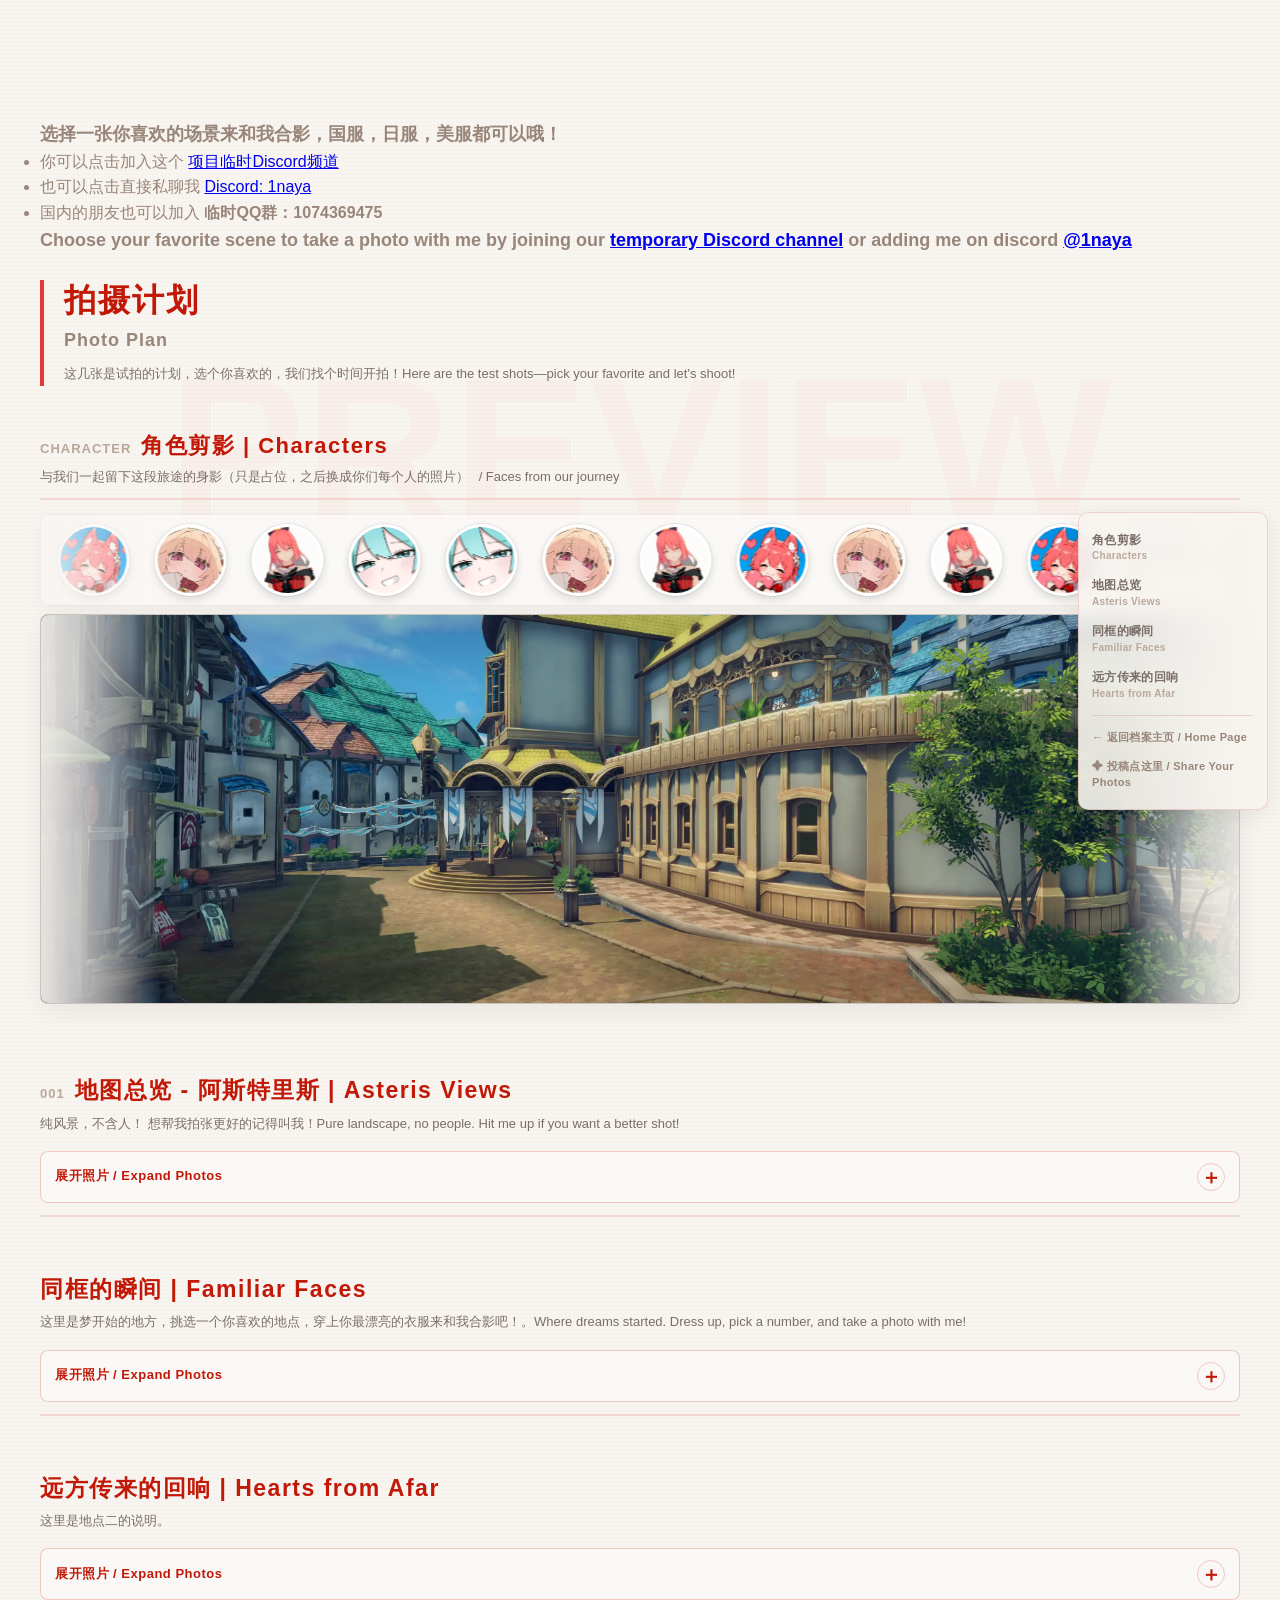
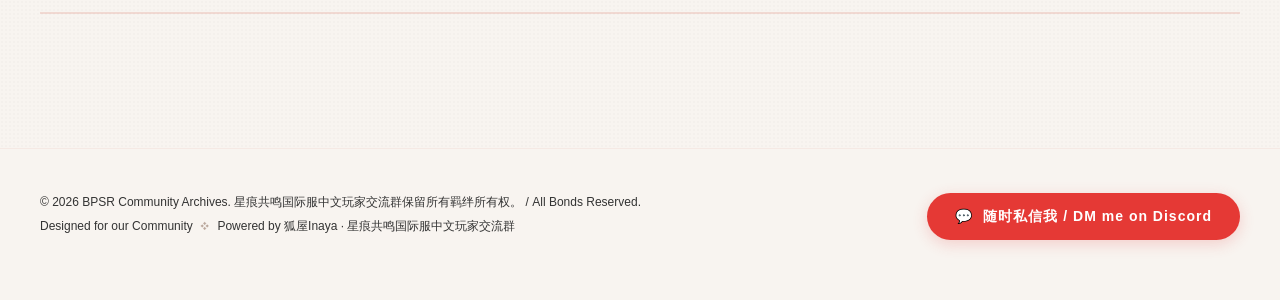
==== subpic001.html @ ffb47ec3 "拆分" ====
<!DOCTYPE html>
<html lang="zh-CN">
<head>
    <meta charset="UTF-8">
    <meta name="viewport" content="width=device-width, initial-scale=1.0, maximum-scale=1.0, user-scalable=no">
    <title>星痕共鸣国际服中文交流 - 拍摄预览</title>
    <link rel="stylesheet" href="subpic001.css">
</head>

<body>

    <nav class="page-menu" aria-label="页面目录">
        <a href="#character-showcase" class="page-menu-link">角色剪影 <span>Characters</span></a>
        <a href="#location-001" class="page-menu-link">地图总览 <span>Asteris Views</span></a>
        <a href="#location-002" class="page-menu-link">同框的瞬间 <span>Familiar Faces</span></a>
        <a href="#location-003" class="page-menu-link">远方传来的回响 <span>Hearts from Afar</span></a>
        <div class="page-menu-divider"></div>
        <a href="/index.html" class="page-menu-action">← 返回档案主页 / Home Page</a>
        <a href="/index.html#message-board" class="page-menu-action">✦ 投稿点这里 / Share Your Photos</a>
    </nav>

    <main class="subpic-page-container">

        <div class="subpic-intro" style="color: #99867a;">
            <ul>
                <li style="font-weight: bold; font-size: 18px; list-style: none;">选择一张你喜欢的场景来和我合影，国服，日服，美服都可以哦！</li>
                <li>你可以点击加入这个 <a href="https://discord.gg/RCQTcbQqnK" class="inline-red-link">项目临时Discord频道</a></li>
                <li>也可以点击直接私聊我 <a href="https://discord.com/users/325077792998031361" class="inline-red-link">Discord: 1naya</a></li>
                <li>国内的朋友也可以加入 <span style="font-weight: bold; color: #99867a;">临时QQ群：1074369475</span></li>
                <li style="font-weight: bold; font-size: 18px; list-style: none;">
                    Choose your favorite scene to take a photo with me by joining our
                    <a href="https://discord.gg/RCQTcbQqnK" class="inline-red-link">temporary Discord channel</a>
                    or adding me on discord <a href="https://discord.com/users/325077792998031361" class="inline-red-link">@1naya</a>
                </li>
            </ul>
            <br>
        </div>

        <div id="subpic-app">

            <div class="loading-state">
                <div class="loading-title">正在加载拍摄预览</div>
                <div class="loading-subtitle">Loading Photo Preview</div>
            </div>

        </div>



    </main>

    <div id="lightbox" class="lightbox" aria-hidden="true">

        <button id="lightbox-close" class="close-btn" type="button" aria-label="关闭">
            &times;
        </button>

        <img id="lightbox-image" class="lightbox-content" src="" alt="预览大图">

        <div id="lightbox-id" class="lightbox-caption"></div>

    </div>

    <footer class="main-footer">

        <div class="footer-container">

            <div class="footer-text">
                <p>
                    © 2026 BPSR Community Archives.
                    星痕共鸣国际服中文玩家交流群保留所有羁绊所有权。
                    / All Bonds Reserved.
                </p>

                <p>
                    Designed for our Community
                    <a href="/Fox_home.html" class="hidden-egg-link">❖</a>
                    Powered by 狐屋Inaya · 星痕共鸣国际服中文玩家交流群
                </p>
            </div>

            <div class="social-links">
                <a
                    href="https://discordapp.com/users/325077792998031361"
                    target="_blank"
                    rel="noopener noreferrer"
                    class="dc-btn"
                    title="想一起做点什么？随时聊聊！"
                >
                    <span class="dc-icon">💬</span>
                    <span class="dc-text">随时私信我 / DM me on Discord</span>
                </a>
            </div>

        </div>

    </footer>

    <script src="subpic001.js"></script>
</body>
</html>
---- subpic001.css ----
/* ==========================================================================
   1. 基础重置 & 全局背景
   ========================================================================== */

* {
    margin: 0;
    padding: 0;
    box-sizing: border-box;
}

body {
    background-color: #f8f4f0;

    font-family:
        'Arial',
        -apple-system,
        BlinkMacSystemFont,
        "Segoe UI",
        Roboto,
        sans-serif;

    color: #333333;

    line-height: 1.6;

    overflow-x: hidden;

    position: relative;

    background-image:
        radial-gradient(
            rgba(0, 0, 0, .015) 1px,
            transparent 1px
        );

    background-size: 4px 4px;
}


/* ==========================================================================
   2. 背景巨大水印
   ========================================================================== */

body::before {
    content: "PREVIEW";

    position: fixed;

    top: 50%;
    left: 50%;

    transform: translate(-50%, -50%);

    font-size: 16vw;

    font-weight: 900;

    color: #e53935;

    opacity: .025;

    pointer-events: none;

    user-select: none;

    z-index: 0;
}


/* ==========================================================================
   3. 页面一级菜单
   ========================================================================== */

.page-menu {
    position: fixed;
    right: 24px;
    bottom: 18%;
    z-index: 999;

    width: 190px;
    padding: 12px 0;

    display: flex;
    flex-direction: column;

    background: rgba(248, 244, 240, 0.90);
    backdrop-filter: blur(10px);
    -webkit-backdrop-filter: blur(10px);

    border: 1px solid rgba(194, 24, 7, 0.15);
    border-radius: 10px;

    box-shadow: 0 6px 24px rgba(0, 0, 0, 0.07);
}

.page-menu-link,
.page-menu-action {
    display: block;
    padding: 8px 15px;

    text-decoration: none;
    color: #7a6e67;

    font-size: 12px;
    font-weight: 700;
    line-height: 1.4;
    letter-spacing: 0.3px;

    transition: all 0.2s ease;
}

.page-menu-link span {
    display: block;
    margin-top: 1px;

    color: #baa79c;
    font-size: 10px;
    font-weight: 600;
}

.page-menu-link:hover,
.page-menu-action:hover {
    color: #c21807;
    background: rgba(229, 57, 53, 0.07);
}

.page-menu-divider {
    height: 1px;
    margin: 7px 14px;
    background: rgba(194, 24, 7, 0.15);
}

.page-menu-action {
    font-size: 11px;
    color: #99867a;
}


/* ==========================================================================
   5. 页面主体
   ========================================================================== */

.subpic-page-container {
    max-width: 1300px;

    margin: 0 auto;

    padding:
        120px
        24px
        80px
        24px;

    position: relative;

    z-index: 1;
}


/* ==========================================================================
   6. 页面主标题
   ========================================================================== */

.page-header {
    border-left:
        4px solid #e53935;

    padding-left: 20px;

    margin-bottom: 42px;

    position: relative;
}

.page-title {
    font-size: 32px;

    color: #c21807;

    letter-spacing: 2px;

    line-height: 1.3;
}

.page-subtitle {
    font-size: 18px;

    color: #99867a;

    font-weight: 700;

    margin-top: 4px;

    letter-spacing: 1px;
}

.page-description {
    font-size: 13px;

    color: #7a6e67;

    margin-top: 8px;

    line-height: 1.8;
}


/* ==========================================================================
   7. 加载状态
   ========================================================================== */

.loading-state {
    border-left:
        4px solid #e53935;

    padding-left: 20px;

    margin-bottom: 42px;
}

.loading-title {
    font-size: 28px;

    color: #c21807;

    font-weight: 800;

    letter-spacing: 2px;
}

.loading-subtitle {
    margin-top: 4px;

    font-size: 16px;

    color: #99867a;

    font-weight: 700;
}


/* ==========================================================================
   8. 错误状态
   ========================================================================== */

.error-state {
    border-left:
        4px solid #e53935;

    padding:
        4px 0 4px 20px;

    margin-bottom: 42px;
}

.error-title {
    font-size: 26px;

    font-weight: 800;

    color: #c21807;

    letter-spacing: 1px;
}

.error-message {
    margin-top: 8px;

    font-size: 13px;

    color: #7a6e67;

    line-height: 1.8;
}


/* ==========================================================================
   9. 地点区域
   ========================================================================== */

.location-section {
    margin-bottom: 54px;
}


/* 地点标题 */

.location-header {
    margin-bottom: 18px;

    padding-bottom: 12px;

    border-bottom:
        2px solid rgba(194, 24, 7, 0.12);
}

.location-title-row {
    display: flex;

    align-items: baseline;

    gap: 10px;
}

.location-number {
    font-size: 13px;

    color: #baa79c;

    font-weight: 700;

    letter-spacing: 1px;
}

.location-title {
    font-size: 22px;

    color: #c21807;

    letter-spacing: 1.5px;
}

.location-description {
    margin-top: 4px;

    font-size: 13px;

    color: #7a6e67;

    line-height: 1.7;
}


.photo-toggle {
    width: 100%;
    min-height: 46px;
    margin-top: 16px;

    display: flex;
    align-items: center;
    justify-content: space-between;
    gap: 12px;

    padding: 10px 15px;

    border: 1px solid rgba(194, 24, 7, 0.22);
    border-radius: 8px;
    background: rgba(255, 255, 255, 0.48);

    color: #c21807;
    font: inherit;
    font-size: 13px;
    font-weight: 700;
    letter-spacing: 0.5px;
    text-align: left;
    cursor: pointer;

    transition: all 0.2s ease;
}

.photo-toggle:hover {
    background: rgba(229, 57, 53, 0.08);
    border-color: rgba(194, 24, 7, 0.38);
}

.photo-toggle:active {
    transform: translateY(1px);
}

.photo-toggle-icon {
    flex: 0 0 auto;
    width: 24px;
    height: 24px;

    display: inline-flex;
    align-items: center;
    justify-content: center;

    border: 1px solid rgba(194, 24, 7, 0.22);
    border-radius: 50%;

    font-size: 18px;
    line-height: 1;
}

.location-section:not(.is-expanded) .photo-grid {
    display: none;
}

.location-section.is-expanded .photo-toggle {
    margin-bottom: 0;
}


/* ==========================================================================
   10. 图片网格
   ========================================================================== */

.photo-grid {
    display: grid;

    grid-template-columns:
        repeat(1, minmax(0, 1fr));

    gap: 26px 20px;

    width: 100%;
}


/* ==========================================================================
   11. 图片卡片
   ========================================================================== */

.photo-card {
    min-width: 0;

    display: flex;

    flex-direction: column;
}


/* ==========================================================================
   12. 图片容器
   ========================================================================== */

.photo-frame {
    position: relative;

    width: 100%;

    aspect-ratio: 16 / 9;

    overflow: hidden;

    background: rgba(194, 24, 7, 0.15);

    border-radius: 6px;

    border:
        1px solid rgba(0, 0, 0, 0.05);

    box-shadow:
        0 4px 12px rgba(0, 0, 0, 0.025);

    cursor: pointer;
}


/* ==========================================================================
   13. 图片
   ========================================================================== */

.photo-image {
    display: block;

    width: 100%;
    height: 100%;

    object-fit: cover;

    transition:
        transform 0.35s ease;
}

.photo-frame:hover .photo-image {
    transform: scale(1.025);
}


/* ==========================================================================
   14. 图片悬浮效果
   ========================================================================== */

.photo-frame::after {
    content: "查看大图";

    position: absolute;

    left: 50%;
    top: 50%;

    transform:
        translate(-50%, -50%)
        translateY(4px);

    padding:
        6px 16px;

    background:
        rgba(194, 24, 7, 0.92);

    color: #ffffff;

    border-radius: 20px;

    font-size: 11px;

    font-weight: 600;

    letter-spacing: 1px;

    opacity: 0;

    transition:
        opacity 0.25s ease,
        transform 0.25s ease;

    pointer-events: none;

    z-index: 2;
}

.photo-frame:hover::after {
    opacity: 1;

    transform:
        translate(-50%, -50%)
        translateY(0);
}


/* ==========================================================================
   15. 已占用图片
   ========================================================================== */

.photo-card.is-occupied .photo-frame {
    cursor: default;
}

.photo-card.is-occupied .photo-frame::after {
    content: none;
}

.photo-card.is-occupied .photo-image {
    transform: none;
}


/* ==========================================================================
   16. 图片编号
   ========================================================================== */

.photo-id {
    margin-top: 7px;

    margin-bottom: 5px;

    text-align: center;

    font-size: 12px;

    color: #99867a;

    font-weight: 700;

    letter-spacing: 1px;

    line-height: 1.3;
}


/* ==========================================================================
   17. Lightbox
   ========================================================================== */

.lightbox {
    display: none;

    position: fixed;

    z-index: 2000;

    top: 0;
    left: 0;

    width: 100%;
    height: 100%;

    background:
        rgba(13, 13, 13, 0.95);

    justify-content: center;

    align-items: center;

    flex-direction: column;

    padding: 40px 20px;
}

.lightbox.is-open {
    display: flex;
}


/* ==========================================================================
   18. Lightbox 大图
   ========================================================================== */

.lightbox-content {
    display: block;

    max-width: 92vw;

    max-height: 82vh;

    width: auto;
    height: auto;

    object-fit: contain;

    border-radius: 4px;

    box-shadow:
        0 0 30px rgba(0, 0, 0, 0.5);

    animation:
        subpicZoom 0.25s ease-out;
}

@keyframes subpicZoom {

    from {
        transform: scale(0.95);

        opacity: 0;
    }

    to {
        transform: scale(1);

        opacity: 1;
    }
}


/* ==========================================================================
   19. Lightbox 关闭按钮
   ========================================================================== */

.close-btn {
    position: absolute;

    top: 24px;
    right: 32px;

    width: 48px;
    height: 48px;

    padding: 0;

    border: 0;

    background: transparent;

    color: #baa79c;

    font-size: 40px;

    font-weight: bold;

    line-height: 48px;

    text-align: center;

    cursor: pointer;

    transition:
        color 0.2s ease;

    z-index: 2001;
}

.close-btn:hover {
    color: #ffffff;
}


/* ==========================================================================
   20. Lightbox 编号
   ========================================================================== */

.lightbox-caption {
    margin-top: 16px;

    color: #baa79c;

    font-size: 13px;

    letter-spacing: 1px;

    text-align: center;
}


/* ==========================================================================
   21. 页脚
   ========================================================================== */

.main-footer {
    background-color: #f8f4f0;

    width: 100%;

    padding:
        40px 0
        60px 0;

    border-top:
        1px solid rgba(194, 24, 7, 0.05);

    position: relative;

    z-index: 1;
}

.footer-container {
    display: flex;

    justify-content: space-between;

    align-items: flex-end;

    flex-wrap: wrap;

    gap: 24px;

    max-width: 1300px;

    padding: 0 40px;

    margin: 0 auto;
}

.footer-text {
    flex: 1;

    min-width: 300px;
}

.footer-text p {
    text-align: left;

    margin: 4px 0;

    font-size: 12px;

    color: #333333;
}

.main-footer .social-links {
    display: flex;

    justify-content: flex-end;

    margin-top: 0 !important;

    flex-shrink: 0;
}

.dc-btn {
    display: inline-flex;

    align-items: center;

    gap: 10px;

    background-color: #e53935;

    color: #ffffff;

    text-decoration: none;

    padding:
        12px 28px;

    border-radius: 30px;

    font-size: 14px;

    font-weight: 600;

    letter-spacing: 1px;

    box-shadow:
        0 4px 15px rgba(229, 57, 53, 0.2);

    transition:
        all 0.3s ease;
}

.dc-btn:hover {
    background-color: #c21807;

    box-shadow:
        0 6px 20px rgba(194, 24, 7, 0.4);

    transform:
        translateY(-2px);
}

.hidden-egg-link {
    color: #baa79c;

    text-decoration: none;

    font-size: 10px;

    margin: 0 4px;

    cursor: default;

    transition:
        color 0.3s;
}

.hidden-egg-link:hover {
    color: #c21807;
}


/* ==========================================================================
   22. 平板
   ========================================================================== */

@media (min-width: 600px) {

    .page-menu {
        right: 12px;
        bottom: 10%;
        width: min(190px, calc(100vw - 24px));
    }

    .page-menu-link,
    .page-menu-action {
        padding: 7px 13px;
    }

    .photo-toggle {
        min-height: 50px;
        padding: 11px 14px;
        font-size: 13px;
    }

    .photo-toggle-icon {
        width: 28px;
        height: 28px;
        font-size: 20px;
    }

    .subpic-page-container {
        padding:
            120px
            40px
            80px
            40px;
    }

    .photo-grid {
        grid-template-columns:
            repeat(2, minmax(0, 1fr));

        gap:
            28px 24px;
    }

}


/* ==========================================================================
   23. PC
   ========================================================================== */

@media (min-width: 1024px) {

    .page-menu {
        right: 12px;
        bottom: 10%;
        width: min(190px, calc(100vw - 24px));
    }

    .page-menu-link,
    .page-menu-action {
        padding: 7px 13px;
    }

    .photo-toggle {
        min-height: 50px;
        padding: 11px 14px;
        font-size: 13px;
    }

    .photo-toggle-icon {
        width: 28px;
        height: 28px;
        font-size: 20px;
    }

    .subpic-page-container {
        padding:
            120px
            40px
            80px
            40px;
    }

    .photo-grid {
        grid-template-columns:
            repeat(4, minmax(0, 1fr));

        gap:
            30px 24px;
    }

    .page-title {
        font-size: 32px;
    }

    .location-title {
        font-size: 23px;
    }

}


/* ==========================================================================
   24. 大屏幕
   ========================================================================== */

@media (min-width: 1500px) {

    .photo-grid {
        grid-template-columns:
            repeat(5, minmax(0, 1fr));

        gap:
            30px 22px;
    }

}


/* ==========================================================================
   25. 手机
   ========================================================================== */

@media (max-width: 599px) {

    /* 手机上将一级菜单移到左下方，避开主要阅读区域 */
    .page-menu {
        left: 10px;
        right: auto;
        bottom: 2%;
        width: min(170px, calc(100vw - 20px));
    }

    .page-menu-link,
    .page-menu-action {
        padding: 7px 13px;
    }

    .photo-toggle {
        min-height: 50px;
        padding: 11px 14px;
        font-size: 13px;
    }

    .photo-toggle-icon {
        width: 28px;
        height: 28px;
        font-size: 20px;
    }

    .subpic-page-container {
        padding:
            110px
            18px
            60px
            18px;
    }

    .page-header {
        padding-left: 16px;

        border-left-width: 3px;

        margin-bottom: 32px;
    }

    .page-title {
        font-size: 26px;

        letter-spacing: 1px;
    }

    .page-subtitle {
        font-size: 15px;
    }

    .page-description {
        font-size: 12px;
    }

    .location-title {
        font-size: 20px;
    }

    .photo-grid {
        gap:
            24px 0;
    }

    .photo-frame {
        border-radius: 6px;
    }

    .photo-frame::after {
        display: none;
    }

    .lightbox-content {
        max-width: 96vw;

        max-height: 78vh;
    }

    .close-btn {
        top: 12px;

        right: 14px;

        font-size: 34px;
    }

    .footer-container {
        padding:
            0 20px;
    }

    .footer-text {
        min-width: 0;
    }

    .dc-btn {
        padding:
            10px 20px;

        font-size: 13px;
    }

}

/* ==========================================================================
   26. 角色胶片展示 / Character Film Showcase
   ========================================================================== */

.character-showcase-section {
    width: 100%;
    margin: 8px 0 68px;
    position: relative;
}

.character-showcase-header {
    margin-bottom: 14px;
    padding-bottom: 10px;
    border-bottom: 2px solid rgba(194, 24, 7, 0.12);
}

.character-showcase-title {
    display: flex;
    align-items: baseline;
    gap: 10px;
}

.character-showcase-title h2 {
    font-size: 22px;
    color: #c21807;
    letter-spacing: 1.5px;
    font-weight: 700;
}

.character-showcase-number {
    font-size: 13px;
    color: #baa79c;
    font-weight: 700;
    letter-spacing: 1px;
}

.character-showcase-header p {
    margin-top: 4px;
    color: #7a6e67;
    font-size: 13px;
    line-height: 1.6;
}

.character-showcase-header p span {
    margin-left: 6px;
}

/* --------------------------------------------------------------------------
   26.1 Badge 胶片
   -------------------------------------------------------------------------- */

.character-badge-stage {
    --badge-size: 72px;

    width: 100%;
    height: 92px;
    position: relative;
    overflow: hidden;
    isolation: isolate;

    border-radius: 8px;
    background: rgba(255, 255, 255, 0.44);
    border: 1px solid rgba(0, 0, 0, 0.055);

    box-shadow:
        inset 0 1px 0 rgba(255,255,255,0.65),
        0 5px 18px rgba(0, 0, 0, 0.035);
}

.character-badge-stage::before,
.character-badge-stage::after {
    content: "";
    position: absolute;
    top: 0;
    bottom: 0;
    width: 12%;
    z-index: 4;
    pointer-events: none;
}

.character-badge-stage::before {
    left: 0;
    background: linear-gradient(90deg, rgba(248,244,240,0.88), rgba(248,244,240,0));
}

.character-badge-stage::after {
    right: 0;
    background: linear-gradient(270deg, rgba(248,244,240,0.88), rgba(248,244,240,0));
}

.character-badge-track {
    position: absolute;
    inset: 0;
    z-index: 2;
    pointer-events: none;
}

.character-badge-item {
    position: absolute;
    left: 0;
    top: 50%;

    width: var(--badge-size);
    height: var(--badge-size);
    object-fit: cover;
    object-position: center;

    border-radius: 50%;
    border: 3px solid rgba(255,255,255,0.92);
    background: rgba(255,255,255,0.52);
    box-shadow:
        0 4px 10px rgba(0,0,0,0.13),
        0 0 0 1px rgba(0,0,0,0.08);

    transform: translate3d(0, -50%, 0);
    user-select: none;
    -webkit-user-drag: none;
    will-change: transform;
}

.character-badge-image-error {
    opacity: 0.15;
}

/* --------------------------------------------------------------------------
   26.2 主人物胶片
   -------------------------------------------------------------------------- */

.character-stage {
    --character-height: 330px;

    width: 100%;
    height: 390px;
    position: relative;
    overflow: hidden;
    isolation: isolate;

    margin-top: 8px;
    border-radius: 8px;
    border: 1px solid rgba(0, 0, 0, 0.06);

    background: #d8d0ca;
    box-shadow:
        0 8px 28px rgba(0, 0, 0, 0.06);

    perspective: 900px;
    perspective-origin: 50% 55%;
}

.character-stage-background {
    position: absolute;
    inset: 0;
    z-index: 0;

    background-image:
        linear-gradient(90deg, rgba(255,255,255,0.10), rgba(255,255,255,0.00) 45%, rgba(255,255,255,0.10)),
        url("character-showcase/background-placeholder.svg");

    background-size: cover;
    background-position: center center;
    background-repeat: no-repeat;

    transform: scale(1.02);
}

.character-stage-vignette {
    position: absolute;
    inset: 0;
    z-index: 4;
    pointer-events: none;

    background:
        linear-gradient(90deg, rgba(248,244,240,0.76) 0%, rgba(248,244,240,0.00) 10%, rgba(248,244,240,0.00) 90%, rgba(248,244,240,0.76) 100%),
        linear-gradient(180deg, rgba(0,0,0,0.12), transparent 18%, transparent 82%, rgba(0,0,0,0.13));
}

.character-stage-fade {
    position: absolute;
    top: 0;
    bottom: 0;
    width: 10%;
    z-index: 5;
    pointer-events: none;
}

.character-stage-fade-left {
    left: 0;
    background: linear-gradient(90deg, rgba(248,244,240,0.66), rgba(248,244,240,0));
}

.character-stage-fade-right {
    right: 0;
    background: linear-gradient(270deg, rgba(248,244,240,0.66), rgba(248,244,240,0));
}

.character-track {
    position: absolute;
    inset: 0;
    z-index: 3;
    pointer-events: none;
    transform-style: preserve-3d;
}

.character-item {
    position: absolute;
    left: 0;
    top: 50%;

    width: auto;
    height: var(--character-height);
    max-width: none;
    object-fit: contain;
    object-position: bottom center;

    transform-origin: 50% 100%;
    transform-style: preserve-3d;

    user-select: none;
    -webkit-user-drag: none;

    filter: drop-shadow(0 10px 8px rgba(0,0,0,0.18));
    will-change: transform, opacity;
}

.character-image-error {
    opacity: 0;
}

.character-stage-ground {
    position: absolute;
    left: 8%;
    right: 8%;
    bottom: 12px;
    height: 34px;
    z-index: 2;
    pointer-events: none;

    border-radius: 50%;
    background: radial-gradient(ellipse at center, rgba(0,0,0,0.22) 0%, rgba(0,0,0,0.08) 44%, rgba(0,0,0,0.00) 74%);
    filter: blur(7px);
    opacity: 0.58;
}

/* 进入和离开区域稍微压低对比度，强化“远去”的感觉。 */
.character-item {
    transition: filter 120ms linear;
}

@media (prefers-reduced-motion: reduce) {
    .character-item,
    .character-badge-item {
        transition: none !important;
    }
}

/* --------------------------------------------------------------------------
   26.3 手机
   -------------------------------------------------------------------------- */

@media (max-width: 599px) {

    .character-showcase-section {
        margin-bottom: 48px;
    }

    .character-showcase-title h2 {
        font-size: 20px;
    }

    .character-showcase-header p {
        font-size: 12px;
    }

    .character-showcase-header p span {
        display: block;
        margin-left: 0;
    }

    .character-badge-stage {
        --badge-size: 52px;
        height: 68px;
        border-radius: 6px;
    }

    .character-badge-item {
        border-width: 2px;
    }

    .character-stage {
        --character-height: 220px;
        height: 260px;
        border-radius: 6px;
        margin-top: 6px;
        perspective: 700px;
    }

    .character-stage-fade {
        width: 15%;
    }

    .character-stage-ground {
        left: 3%;
        right: 3%;
        bottom: 7px;
    }
}

/* --------------------------------------------------------------------------
   26.4 大屏幕
   -------------------------------------------------------------------------- */

@media (min-width: 1500px) {

    .character-stage {
        --character-height: 360px;
        height: 420px;
    }

    .character-badge-stage {
        --badge-size: 78px;
        height: 98px;
    }
}
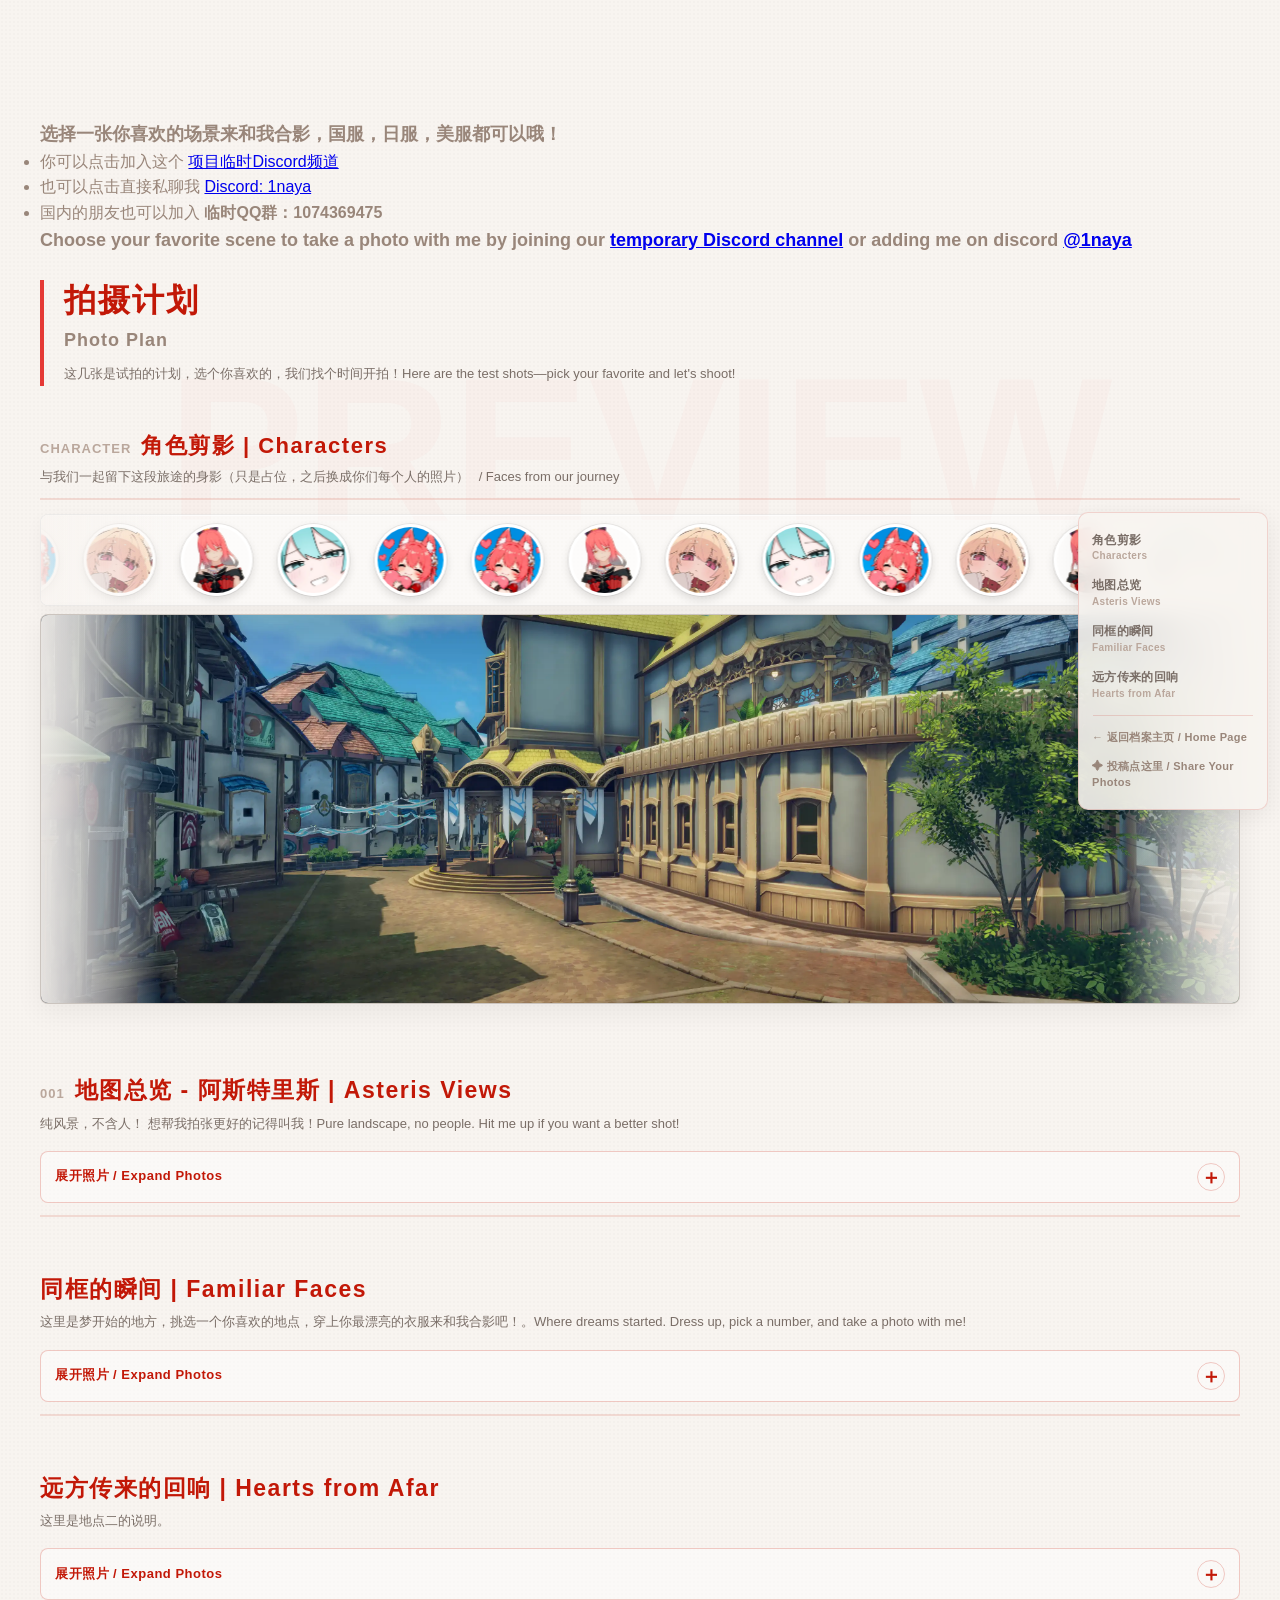
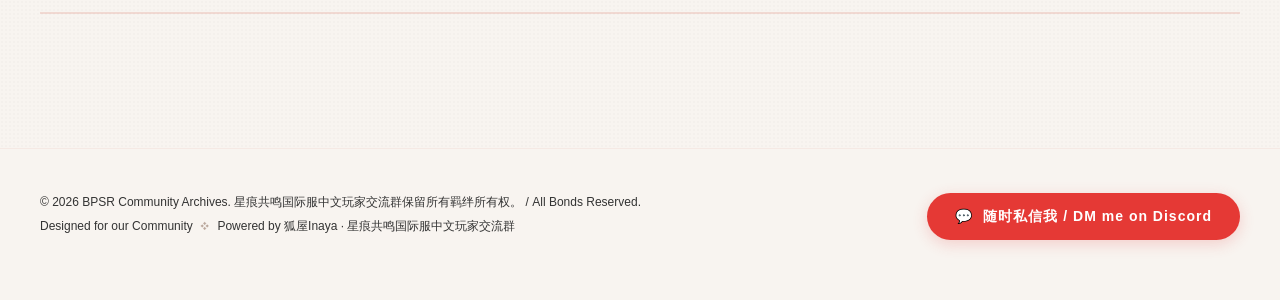
==== commit da105ad1: "phone menu" ====
--- a/subpic001.html
+++ b/subpic001.html
@@ -9,14 +9,22 @@
 
 <body>
 
+    <input type="checkbox" id="page-menu-toggle" class="page-menu-toggle-input" aria-label="打开页面目录">
     <nav class="page-menu" aria-label="页面目录">
-        <a href="#character-showcase" class="page-menu-link">角色剪影 <span>Characters</span></a>
-        <a href="#location-001" class="page-menu-link">地图总览 <span>Asteris Views</span></a>
-        <a href="#location-002" class="page-menu-link">同框的瞬间 <span>Familiar Faces</span></a>
-        <a href="#location-003" class="page-menu-link">远方传来的回响 <span>Hearts from Afar</span></a>
-        <div class="page-menu-divider"></div>
-        <a href="/index.html" class="page-menu-action">← 返回档案主页 / Home Page</a>
-        <a href="/index.html#message-board" class="page-menu-action">✦ 投稿点这里 / Share Your Photos</a>
+        <label for="page-menu-toggle" class="page-menu-toggle-button" aria-hidden="true">
+            <span>☰ 目录 / Menu</span>
+            <span class="page-menu-toggle-icon">＋</span>
+        </label>
+
+        <div class="page-menu-content">
+            <a href="#character-showcase" class="page-menu-link">角色剪影 <span>Characters</span></a>
+            <a href="#location-001" class="page-menu-link">地图总览 <span>Asteris Views</span></a>
+            <a href="#location-002" class="page-menu-link">同框的瞬间 <span>Familiar Faces</span></a>
+            <a href="#location-003" class="page-menu-link">远方传来的回响 <span>Hearts from Afar</span></a>
+            <div class="page-menu-divider"></div>
+            <a href="/index.html" class="page-menu-action">← 返回档案主页 / Home Page</a>
+            <a href="/index.html#message-board" class="page-menu-action">✦ 投稿点这里 / Share Your Photos</a>
+        </div>
     </nav>
 
     <main class="subpic-page-container">
--- a/subpic001.css
+++ b/subpic001.css
@@ -71,6 +71,19 @@
    3. 页面一级菜单
    ========================================================================== */
 
+.page-menu-toggle-input {
+    display: none;
+}
+
+.page-menu-toggle-button {
+    display: none;
+}
+
+.page-menu-content {
+    display: flex;
+    flex-direction: column;
+}
+
 .page-menu {
     position: fixed;
     right: 24px;
@@ -948,12 +961,51 @@
 
 @media (max-width: 599px) {
 
-    /* 手机上将一级菜单移到左下方，避开主要阅读区域 */
+    /* 手机上恢复为可展开的二级菜单，尽量减少对阅读区域的遮挡 */
     .page-menu {
         left: 10px;
         right: auto;
-        bottom: 2%;
+        bottom: 4%;
         width: min(170px, calc(100vw - 20px));
+        padding: 0;
+        overflow: hidden;
+    }
+
+    .page-menu-toggle-button {
+        display: flex;
+        align-items: center;
+        justify-content: space-between;
+        min-height: 42px;
+        padding: 9px 12px;
+        cursor: pointer;
+        color: #7a6e67;
+        font-size: 12px;
+        font-weight: 700;
+        line-height: 1.4;
+        letter-spacing: 0.3px;
+        user-select: none;
+    }
+
+    .page-menu-toggle-icon {
+        font-size: 18px;
+        line-height: 1;
+        transition: transform 0.2s ease;
+    }
+
+    .page-menu-content {
+        display: none;
+    }
+
+    .page-menu-toggle-input:checked + .page-menu .page-menu-content {
+        display: flex;
+    }
+
+    .page-menu-toggle-input:checked + .page-menu .page-menu-toggle-icon {
+        transform: rotate(45deg);
+    }
+
+    .page-menu-toggle-button:active {
+        background: rgba(229, 57, 53, 0.07);
     }
 
     .page-menu-link,
